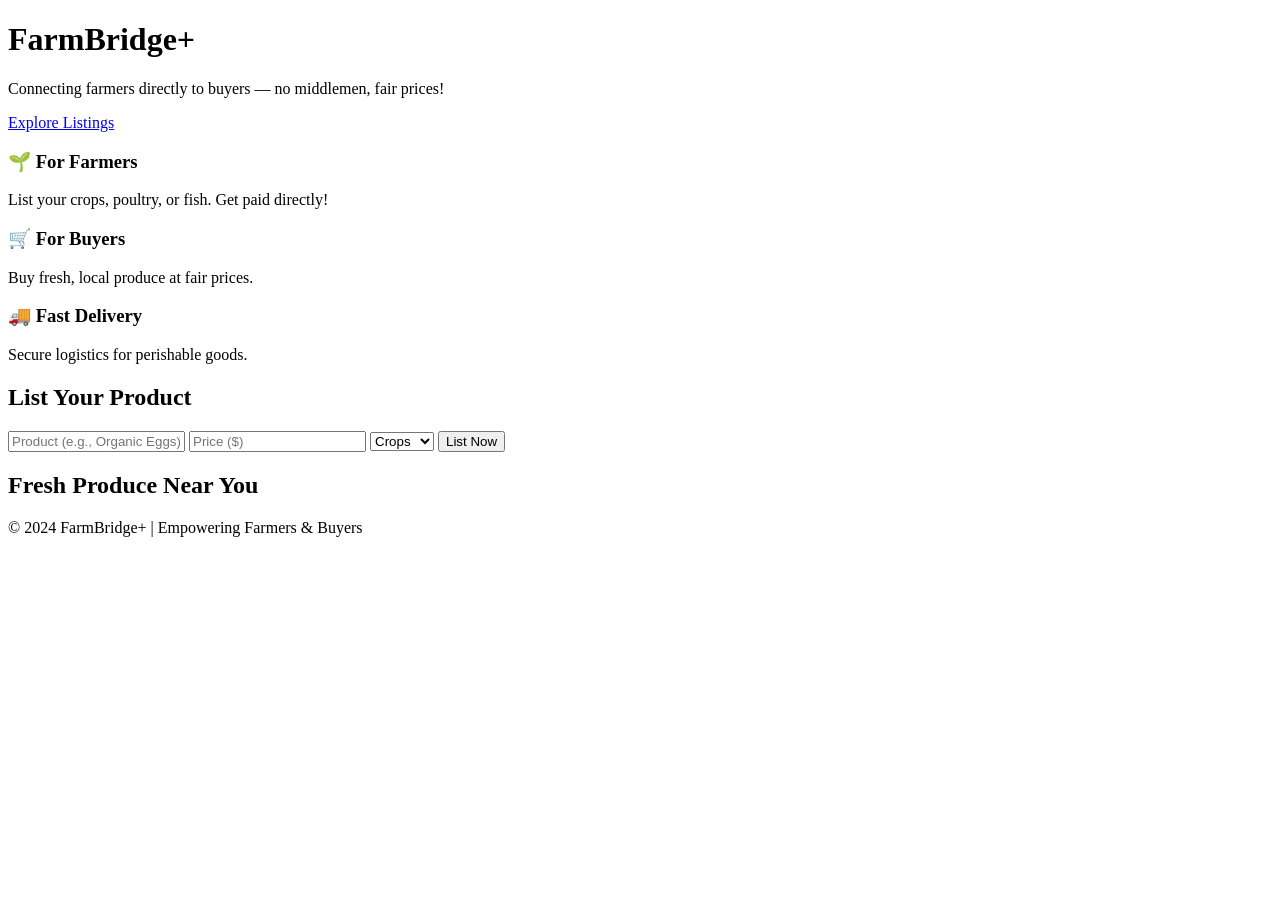
==== index.html @ e6975e42 "Add files via upload" ====
<!DOCTYPE html>
<html lang="en">
<head>
  <meta charset="UTF-8">
  <meta name="viewport" content="width=device-width, initial-scale=1.0">
  <title>FarmBridge+ | Farmers & Buyers Marketplace</title>
  <link rel="stylesheet" href="styles.css">
  <link href="https://fonts.googleapis.com/css2?family=Poppins:wght@300;400;600&display=swap" rel="stylesheet">
</head>
<body>
  <!-- Hero Section -->
  <header class="hero">
    <div class="hero-content">
      <h1>FarmBridge+</h1>
      <p class="tagline">Connecting farmers directly to buyers — no middlemen, fair prices!</p>
      <a href="#listings" class="cta-button">Explore Listings</a>
    </div>
  </header>

  <!-- Features Section -->
  <section class="features">
    <div class="feature-card">
      <h3>🌱 For Farmers</h3>
      <p>List your crops, poultry, or fish. Get paid directly!</p>
    </div>
    <div class="feature-card">
      <h3>🛒 For Buyers</h3>
      <p>Buy fresh, local produce at fair prices.</p>
    </div>
    <div class="feature-card">
      <h3>🚚 Fast Delivery</h3>
      <p>Secure logistics for perishable goods.</p>
    </div>
  </section>

  <!-- Product Listing Form -->
  <section class="listing-form" id="listings">
    <h2>List Your Product</h2>
    <div class="form-container">
      <input type="text" placeholder="Product (e.g., Organic Eggs)" id="product">
      <input type="number" placeholder="Price ($)" id="price">
      <select id="category">
        <option value="crops">Crops</option>
        <option value="poultry">Poultry</option>
        <option value="fish">Fish</option>
      </select>
      <button onclick="addListing()">List Now</button>
    </div>
  </section>

  <!-- Display Listings -->
  <section class="listings" id="listings-display">
    <h2>Fresh Produce Near You</h2>
    <div id="listings"></div>
  </section>

  <!-- Footer -->
  <footer>
    <p>© 2024 FarmBridge+ | Empowering Farmers & Buyers</p>
  </footer>

  <script src="app.js"></script>
</body>
</html>
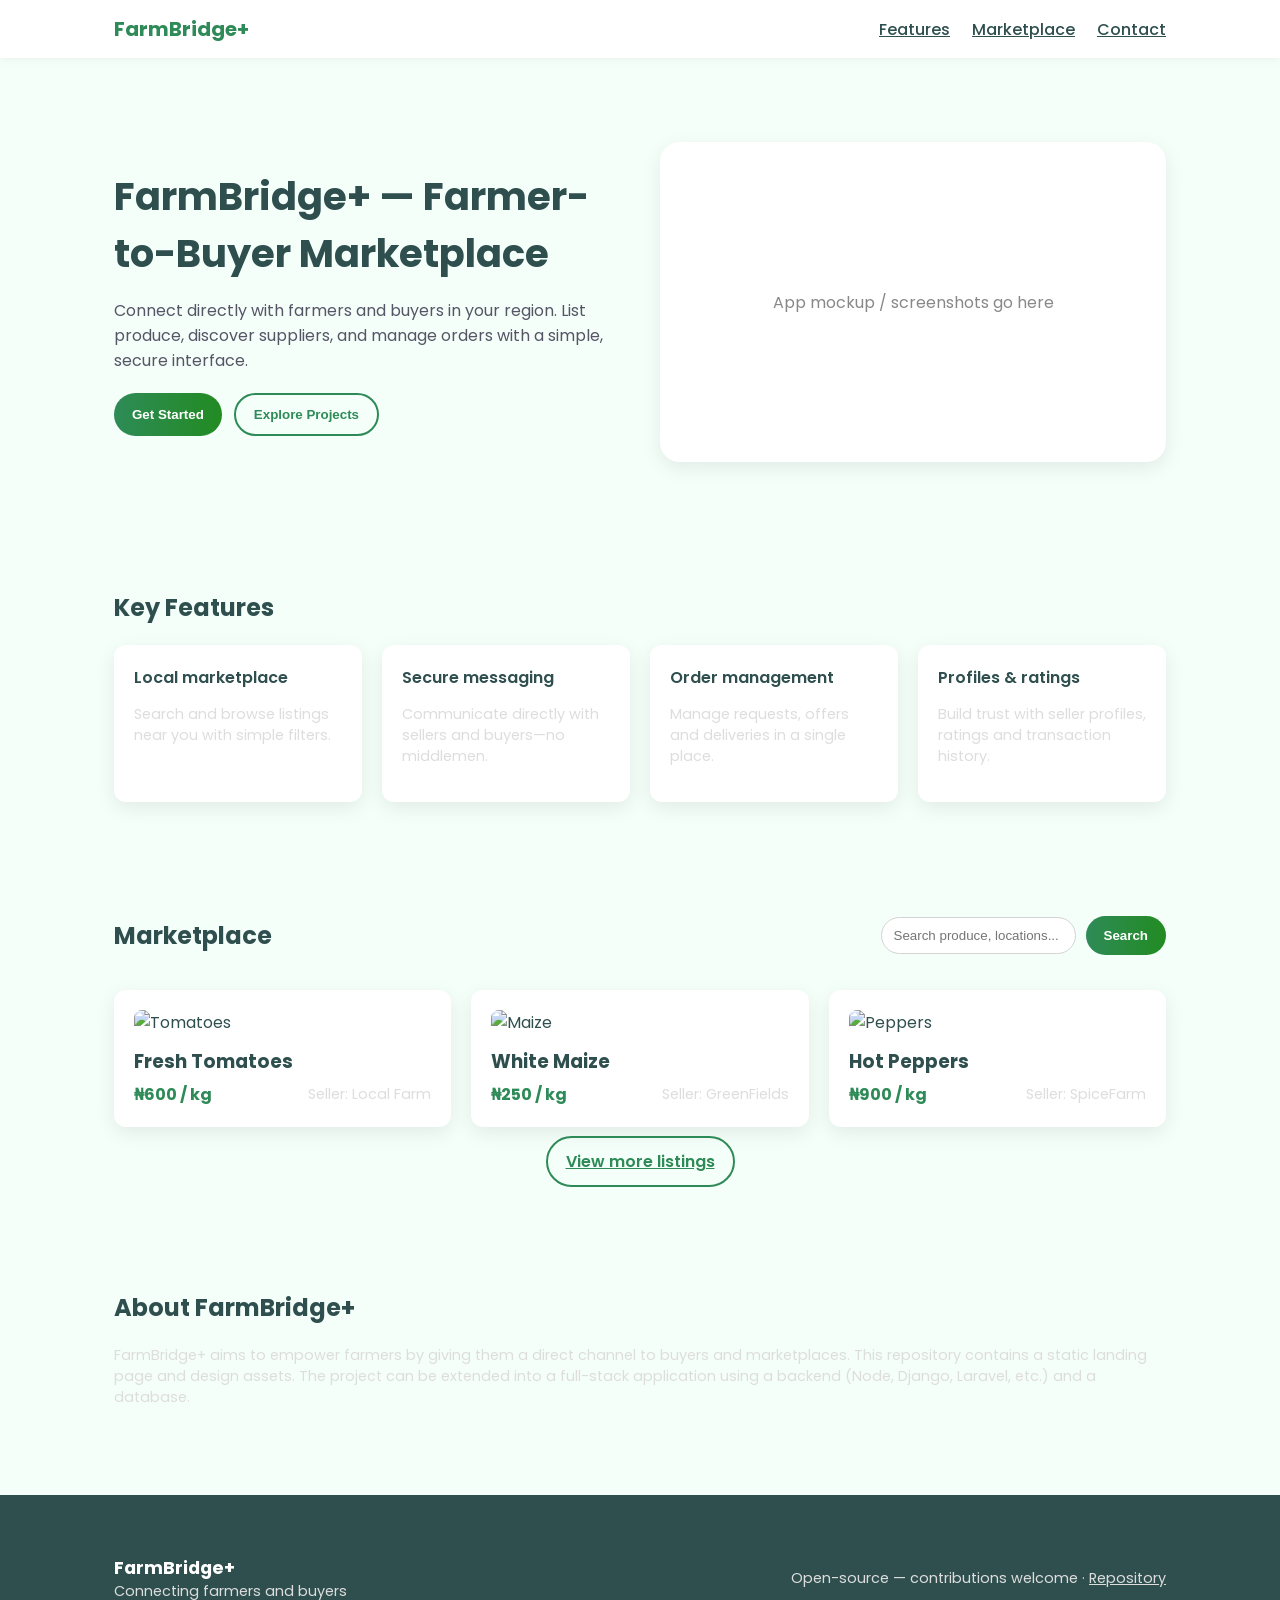
==== commit 97f5411d: "Add cleaned working index.html (refactor from index (1).html)" ====
--- a/index.html
+++ b/index.html
@@ -1,64 +1,175 @@
-<!DOCTYPE html>
-<html lang="en">
-<head>
-  <meta charset="UTF-8">
-  <meta name="viewport" content="width=device-width, initial-scale=1.0">
-  <title>FarmBridge+ | Farmers & Buyers Marketplace</title>
-  <link rel="stylesheet" href="styles.css">
-  <link href="https://fonts.googleapis.com/css2?family=Poppins:wght@300;400;600&display=swap" rel="stylesheet">
-</head>
-<body>
-  <!-- Hero Section -->
-  <header class="hero">
-    <div class="hero-content">
-      <h1>FarmBridge+</h1>
-      <p class="tagline">Connecting farmers directly to buyers — no middlemen, fair prices!</p>
-      <a href="#listings" class="cta-button">Explore Listings</a>
-    </div>
-  </header>
-
-  <!-- Features Section -->
-  <section class="features">
-    <div class="feature-card">
-      <h3>🌱 For Farmers</h3>
-      <p>List your crops, poultry, or fish. Get paid directly!</p>
-    </div>
-    <div class="feature-card">
-      <h3>🛒 For Buyers</h3>
-      <p>Buy fresh, local produce at fair prices.</p>
-    </div>
-    <div class="feature-card">
-      <h3>🚚 Fast Delivery</h3>
-      <p>Secure logistics for perishable goods.</p>
-    </div>
-  </section>
-
-  <!-- Product Listing Form -->
-  <section class="listing-form" id="listings">
-    <h2>List Your Product</h2>
-    <div class="form-container">
-      <input type="text" placeholder="Product (e.g., Organic Eggs)" id="product">
-      <input type="number" placeholder="Price ($)" id="price">
-      <select id="category">
-        <option value="crops">Crops</option>
-        <option value="poultry">Poultry</option>
-        <option value="fish">Fish</option>
-      </select>
-      <button onclick="addListing()">List Now</button>
-    </div>
-  </section>
-
-  <!-- Display Listings -->
-  <section class="listings" id="listings-display">
-    <h2>Fresh Produce Near You</h2>
-    <div id="listings"></div>
-  </section>
-
-  <!-- Footer -->
-  <footer>
-    <p>© 2024 FarmBridge+ | Empowering Farmers & Buyers</p>
-  </footer>
-
-  <script src="app.js"></script>
-</body>
-</html>+<!DOCTYPE html>
+<html lang="en">
+<head>
+  <meta charset="utf-8" />
+  <meta name="viewport" content="width=device-width, initial-scale=1" />
+  <title>FarmBridge+ | Farmer-to-Buyer Marketplace</title>
+  <link href="https://fonts.googleapis.com/css2?family=Poppins:wght@300;400;500;600;700&display=swap" rel="stylesheet">
+  <link rel="stylesheet" href="https://cdnjs.cloudflare.com/ajax/libs/font-awesome/6.4.0/css/all.min.css">
+  <meta name="description" content="FarmBridge+ — connecting farmers and buyers with a modern marketplace." />
+  <style>
+    :root{
+      --primary:#2E8B57; --primary-dark:#228B22; --secondary:#FFA500; --dark:#2F4F4F; --light:#F5FFFA; --white:#fff; --gray:#D3D3D3;
+      --shadow:0 6px 20px rgba(0,0,0,0.08); --transition:all 0.25s ease;
+    }
+    *{box-sizing:border-box}
+    body{font-family:'Poppins',sans-serif;margin:0;color:var(--dark);background:var(--light);}
+    .container{max-width:1100px;margin:0 auto;padding:24px}
+
+    header{position:sticky;top:0;background:rgba(255,255,255,0.95);backdrop-filter:blur(6px);box-shadow:0 2px 8px rgba(0,0,0,0.05);z-index:50}
+    .header-inner{display:flex;align-items:center;justify-content:space-between;padding:14px 24px}
+    .logo{display:flex;align-items:center;gap:12px}
+    .logo .brand{font-weight:700;color:var(--primary);font-size:1.25rem}
+    nav a{margin-left:18px;color:var(--dark);font-weight:500}
+
+    .hero{display:flex;align-items:center;gap:40px;padding:60px 0}
+    .hero-left{flex:1}
+    .h1{font-size:2.4rem;margin:0 0 10px}
+    .lead{color:#556;border-radius:6px;margin-bottom:20px;color:#556}
+    .cta-row{display:flex;gap:12px}
+    .btn{padding:12px 18px;border-radius:999px;border:none;cursor:pointer;font-weight:600}
+    .btn-primary{background:linear-gradient(90deg,var(--primary),var(--primary-dark));color:var(--white)}
+    .btn-outline{background:transparent;border:2px solid var(--primary);color:var(--primary)}
+    .hero-right{flex:1}
+    .mockup{background:var(--white);height:320px;border-radius:20px;box-shadow:var(--shadow);display:flex;align-items:center;justify-content:center;color:#888}
+
+    section{padding:48px 0}
+    .grid{display:grid;gap:20px}
+    .features-grid{grid-template-columns:repeat(auto-fit,minmax(220px,1fr))}
+    .card{background:var(--white);padding:20px;border-radius:12px;box-shadow:var(--shadow)}
+    .feature-title{font-weight:600;margin-bottom:8px}
+
+    .market-header{display:flex;justify-content:space-between;align-items:center;gap:12px}
+    .products-grid{grid-template-columns:repeat(auto-fit,minmax(240px,1fr))}
+    .product-img{height:170px;object-fit:cover;width:100%;border-radius:8px}
+
+    footer{background:var(--dark);color:var(--white);padding:36px 0}
+    .small{font-size:0.9rem;color:#ddd}
+
+    /* responsive */
+    @media (max-width:900px){.hero{flex-direction:column}.hero-right{order:-1}}
+  </style>
+</head>
+<body>
+  <header>
+    <div class="container header-inner">
+      <div class="logo">
+        <img src="" alt="logo" style="height:40px;border-radius:6px;object-fit:cover;display:none">
+        <div class="brand">FarmBridge+</div>
+      </div>
+      <nav>
+        <a href="#features">Features</a>
+        <a href="#marketplace">Marketplace</a>
+        <a href="#contact">Contact</a>
+      </nav>
+    </div>
+  </header>
+
+  <main class="container">
+    <section class="hero" id="home">
+      <div class="hero-left">
+        <h1 class="h1">FarmBridge+ — Farmer-to-Buyer Marketplace</h1>
+        <p class="lead">Connect directly with farmers and buyers in your region. List produce, discover suppliers, and manage orders with a simple, secure interface.</p>
+        <div class="cta-row">
+          <button class="btn btn-primary">Get Started</button>
+          <button class="btn btn-outline">Explore Projects</button>
+        </div>
+      </div>
+      <div class="hero-right">
+        <div class="mockup">App mockup / screenshots go here</div>
+      </div>
+    </section>
+
+    <section id="features">
+      <h2>Key Features</h2>
+      <div class="grid features-grid" style="margin-top:18px">
+        <div class="card">
+          <div class="feature-title">Local marketplace</div>
+          <p class="small">Search and browse listings near you with simple filters.</p>
+        </div>
+        <div class="card">
+          <div class="feature-title">Secure messaging</div>
+          <p class="small">Communicate directly with sellers and buyers—no middlemen.</p>
+        </div>
+        <div class="card">
+          <div class="feature-title">Order management</div>
+          <p class="small">Manage requests, offers and deliveries in a single place.</p>
+        </div>
+        <div class="card">
+          <div class="feature-title">Profiles & ratings</div>
+          <p class="small">Build trust with seller profiles, ratings and transaction history.</p>
+        </div>
+      </div>
+    </section>
+
+    <section id="marketplace">
+      <div class="market-header">
+        <h2>Marketplace</h2>
+        <div style="display:flex;gap:10px;align-items:center">
+          <input aria-label="Search" placeholder="Search produce, locations..." style="padding:10px 12px;border-radius:999px;border:1px solid var(--gray)">
+          <button class="btn btn-primary">Search</button>
+        </div>
+      </div>
+
+      <div class="grid products-grid" style="margin-top:18px">
+        <div class="card">
+          <img alt="Tomatoes" class="product-img" src="https://images.unsplash.com/photo-1567306226416-28f0efdc88ce?w=800&q=60">
+          <h3 style="margin:12px 0 6px">Fresh Tomatoes</h3>
+          <div style="display:flex;justify-content:space-between;align-items:center">
+            <div style="font-weight:700;color:var(--primary)">₦600 / kg</div>
+            <div class="small">Seller: Local Farm</div>
+          </div>
+        </div>
+
+        <div class="card">
+          <img alt="Maize" class="product-img" src="https://images.unsplash.com/photo-1501004318641-b39e6451bec6?w=800&q=60">
+          <h3 style="margin:12px 0 6px">White Maize</h3>
+          <div style="display:flex;justify-content:space-between;align-items:center">
+            <div style="font-weight:700;color:var(--primary)">₦250 / kg</div>
+            <div class="small">Seller: GreenFields</div>
+          </div>
+        </div>
+
+        <div class="card">
+          <img alt="Peppers" class="product-img" src="https://images.unsplash.com/photo-1550258987-190a2d41a8ba?w=800&q=60">
+          <h3 style="margin:12px 0 6px">Hot Peppers</h3>
+          <div style="display:flex;justify-content:space-between;align-items:center">
+            <div style="font-weight:700;color:var(--primary)">₦900 / kg</div>
+            <div class="small">Seller: SpiceFarm</div>
+          </div>
+        </div>
+
+      </div>
+
+      <div style="text-align:center;margin-top:22px"><a href="#" class="btn btn-outline">View more listings</a></div>
+    </section>
+
+    <section id="about">
+      <h2>About FarmBridge+</h2>
+      <p class="small">FarmBridge+ aims to empower farmers by giving them a direct channel to buyers and marketplaces. This repository contains a static landing page and design assets. The project can be extended into a full-stack application using a backend (Node, Django, Laravel, etc.) and a database.</p>
+    </section>
+
+  </main>
+
+  <footer>
+    <div class="container" style="display:flex;justify-content:space-between;gap:20px;flex-wrap:wrap;align-items:center">
+      <div>
+        <div style="font-weight:700;font-size:1.1rem">FarmBridge+</div>
+        <div class="small">Connecting farmers and buyers</div>
+      </div>
+      <div class="small">Open-source — contributions welcome · <a href="https://github.com/Kamaltijjani/Farmbridge-plus" style="color:inherit;text-decoration:underline">Repository</a></div>
+    </div>
+  </footer>
+
+  <script>
+    // Simple interactions: smooth scroll for nav links
+    document.querySelectorAll('nav a').forEach(a=>{
+      a.addEventListener('click', e=>{
+        e.preventDefault();
+        const id=a.getAttribute('href');
+        if(id && id.startsWith('#')){document.querySelector(id).scrollIntoView({behavior:'smooth',block:'start'});}
+      })
+    })
+  </script>
+</body>
+</html>
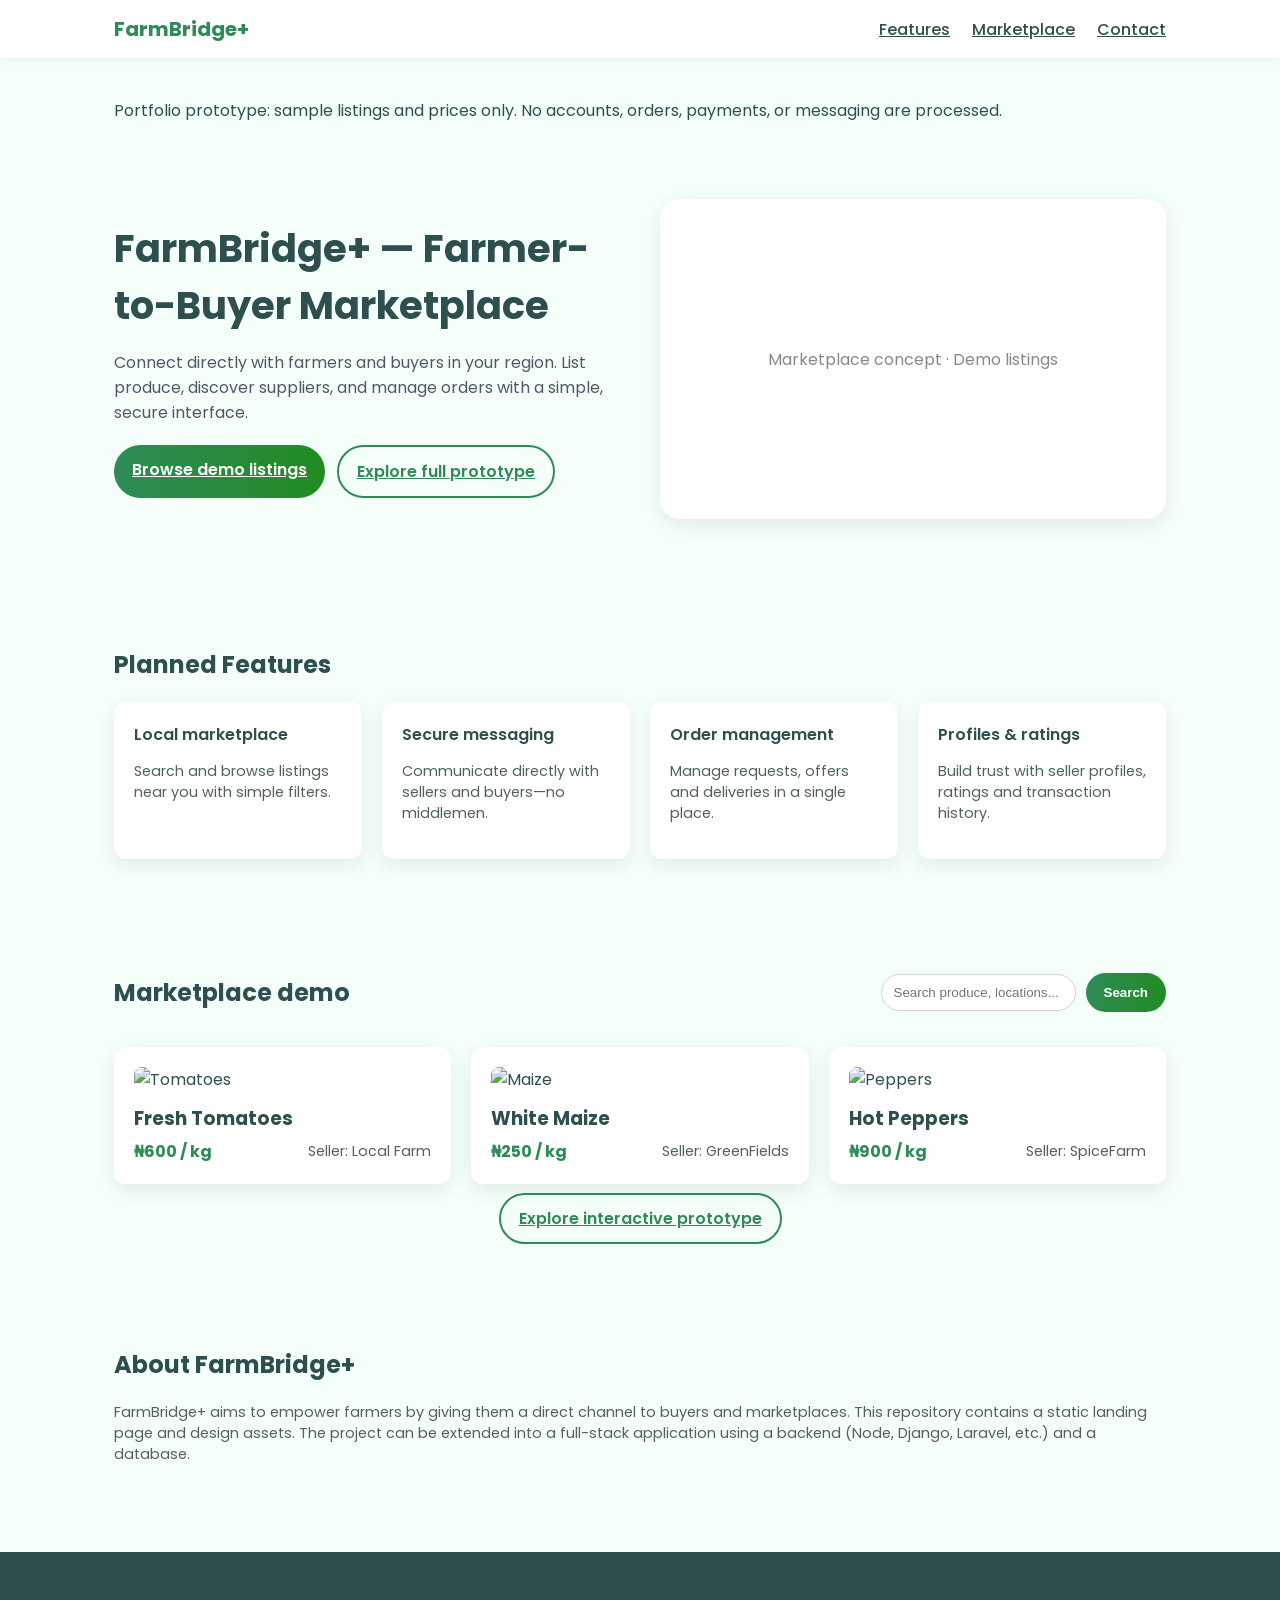
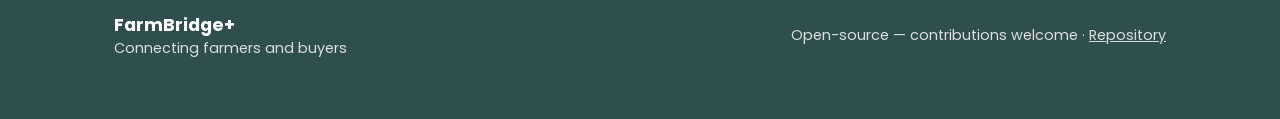
==== commit da838216: "Fix verified runtime and demo interaction defects" ====
--- a/index.html
+++ b/index.html
@@ -44,7 +44,9 @@
     .product-img{height:170px;object-fit:cover;width:100%;border-radius:8px}
 
     footer{background:var(--dark);color:var(--white);padding:36px 0}
-    .small{font-size:0.9rem;color:#ddd}
+    .small{font-size:0.9rem;color:#526060} footer .small{color:#ddd}
+    [hidden]{display:none!important}
+    @media(max-width:600px){.header-inner,.market-header{flex-direction:column}.cta-row{flex-wrap:wrap}nav a{margin:0 8px}.h1{font-size:1.8rem}}
 
     /* responsive */
     @media (max-width:900px){.hero{flex-direction:column}.hero-right{order:-1}}
@@ -66,22 +68,23 @@
   </header>
 
   <main class="container">
+    <p role="note">Portfolio prototype: sample listings and prices only. No accounts, orders, payments, or messaging are processed.</p>
     <section class="hero" id="home">
       <div class="hero-left">
         <h1 class="h1">FarmBridge+ — Farmer-to-Buyer Marketplace</h1>
         <p class="lead">Connect directly with farmers and buyers in your region. List produce, discover suppliers, and manage orders with a simple, secure interface.</p>
         <div class="cta-row">
-          <button class="btn btn-primary">Get Started</button>
-          <button class="btn btn-outline">Explore Projects</button>
+          <a href="#marketplace" class="btn btn-primary">Browse demo listings</a>
+          <a href="index%20(1).html" class="btn btn-outline">Explore full prototype</a>
         </div>
       </div>
       <div class="hero-right">
-        <div class="mockup">App mockup / screenshots go here</div>
+        <div class="mockup">Marketplace concept · Demo listings</div>
       </div>
     </section>
 
     <section id="features">
-      <h2>Key Features</h2>
+      <h2>Planned Features</h2>
       <div class="grid features-grid" style="margin-top:18px">
         <div class="card">
           <div class="feature-title">Local marketplace</div>
@@ -104,7 +107,7 @@
 
     <section id="marketplace">
       <div class="market-header">
-        <h2>Marketplace</h2>
+        <h2>Marketplace demo</h2>
         <div style="display:flex;gap:10px;align-items:center">
           <input aria-label="Search" placeholder="Search produce, locations..." style="padding:10px 12px;border-radius:999px;border:1px solid var(--gray)">
           <button class="btn btn-primary">Search</button>
@@ -141,7 +144,7 @@
 
       </div>
 
-      <div style="text-align:center;margin-top:22px"><a href="#" class="btn btn-outline">View more listings</a></div>
+      <div style="text-align:center;margin-top:22px"><a href="index%20(1).html#marketplace" class="btn btn-outline">Explore interactive prototype</a></div>
     </section>
 
     <section id="about">
@@ -151,7 +154,7 @@
 
   </main>
 
-  <footer>
+  <footer id="contact">
     <div class="container" style="display:flex;justify-content:space-between;gap:20px;flex-wrap:wrap;align-items:center">
       <div>
         <div style="font-weight:700;font-size:1.1rem">FarmBridge+</div>
@@ -162,12 +165,27 @@
   </footer>
 
   <script>
+    const search = document.querySelector('input[aria-label="Search"]');
+    const cards = [...document.querySelectorAll(".products-grid .card")];
+    const status = document.createElement("p");
+    status.setAttribute("role", "status");
+    document.querySelector(".products-grid").after(status);
+    function filterListings() {
+      const term = search.value.trim().toLowerCase();
+      cards.forEach(card => { card.hidden = !card.textContent.toLowerCase().includes(term); });
+      const count = cards.filter(card => !card.hidden).length;
+      status.textContent = count ? `${count} demo listings found` : "No demo listings match your search.";
+    }
+    search.addEventListener("input", filterListings);
+    document.querySelector(".market-header button").addEventListener("click", filterListings);
+
     // Simple interactions: smooth scroll for nav links
     document.querySelectorAll('nav a').forEach(a=>{
       a.addEventListener('click', e=>{
         e.preventDefault();
         const id=a.getAttribute('href');
-        if(id && id.startsWith('#')){document.querySelector(id).scrollIntoView({behavior:'smooth',block:'start'});}
+        const target = id && id.length > 1 ? document.getElementById(id.slice(1)) : null;
+        if(target){target.scrollIntoView({behavior:'smooth',block:'start'});}
       })
     })
   </script>
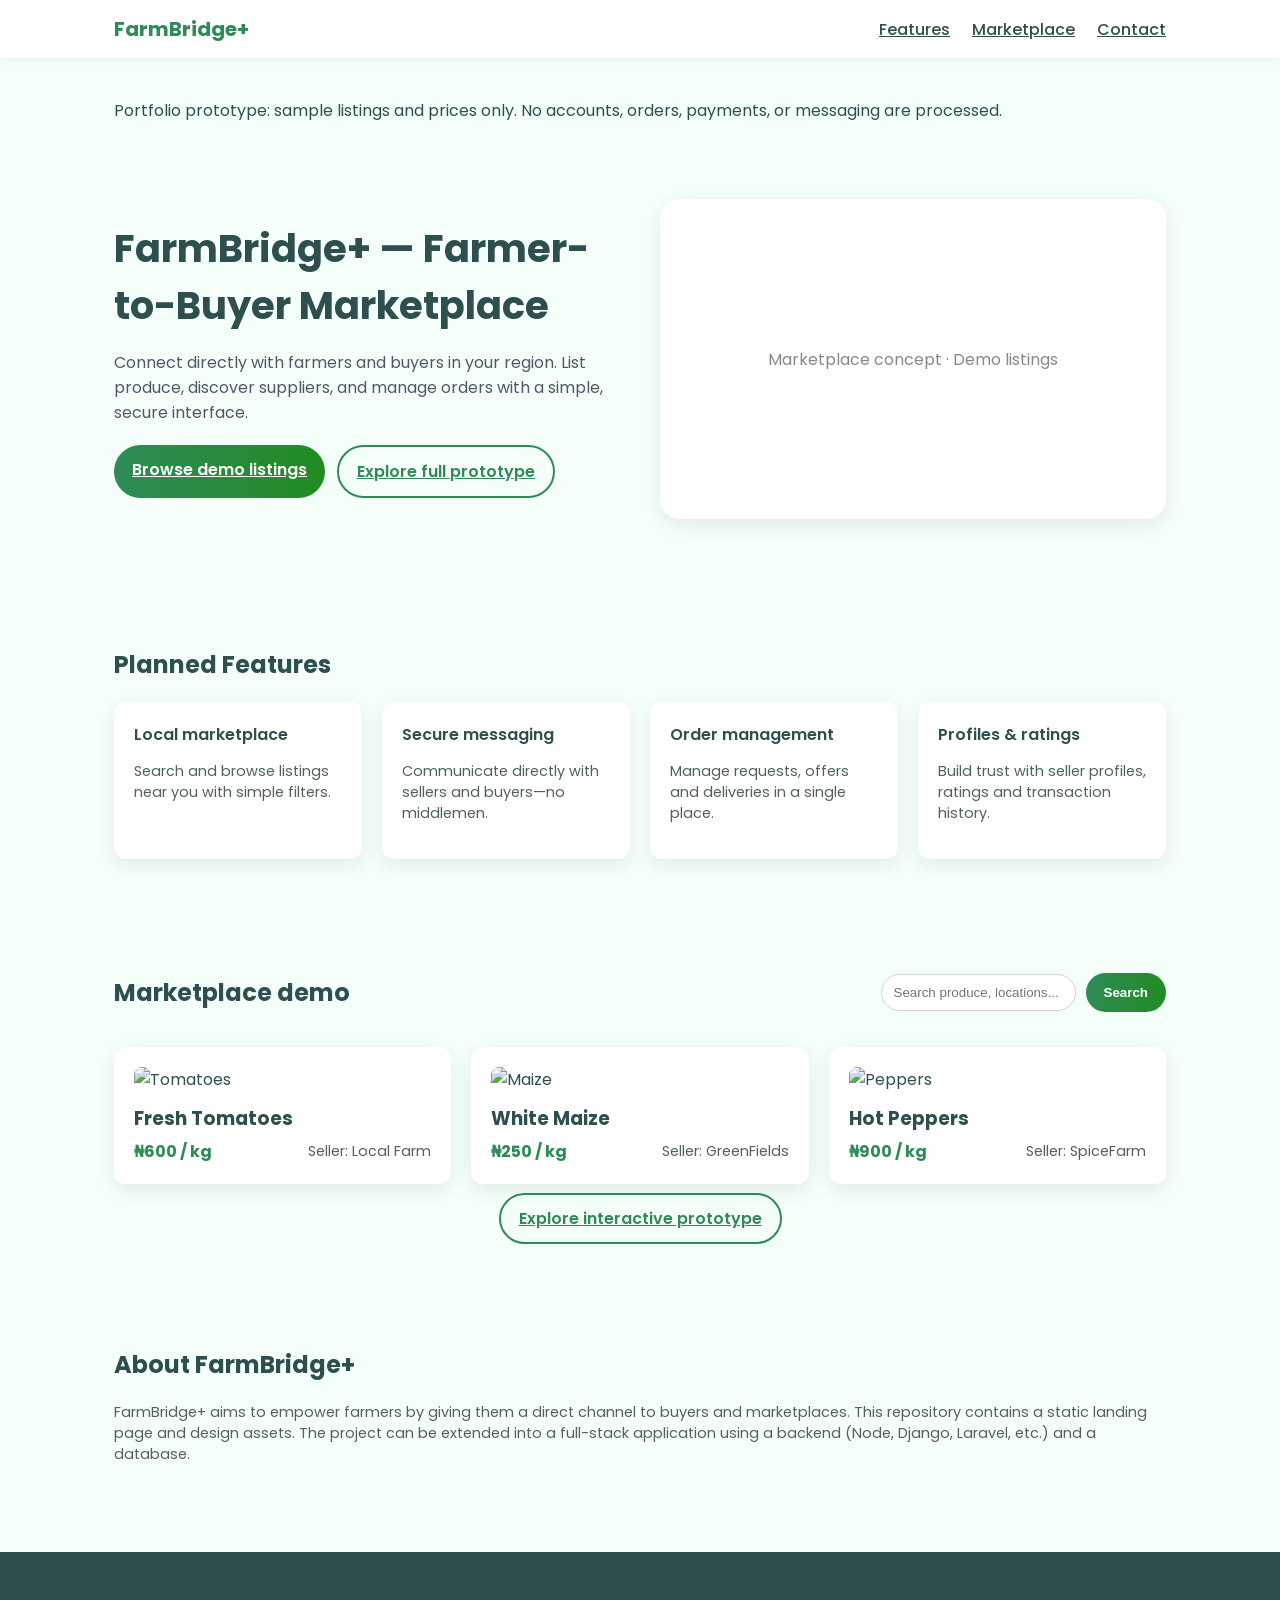
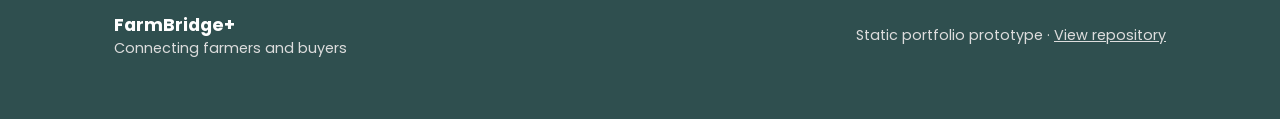
==== commit 87384ce9: "Correct FarmBridge footer licensing claim" ====
--- a/index.html
+++ b/index.html
@@ -160,7 +160,7 @@
         <div style="font-weight:700;font-size:1.1rem">FarmBridge+</div>
         <div class="small">Connecting farmers and buyers</div>
       </div>
-      <div class="small">Open-source — contributions welcome · <a href="https://github.com/Kamaltijjani/Farmbridge-plus" style="color:inherit;text-decoration:underline">Repository</a></div>
+      <div class="small">Static portfolio prototype · <a href="https://github.com/Kamaltijjani/Farmbridge-plus" style="color:inherit;text-decoration:underline">View repository</a></div>
     </div>
   </footer>
 
